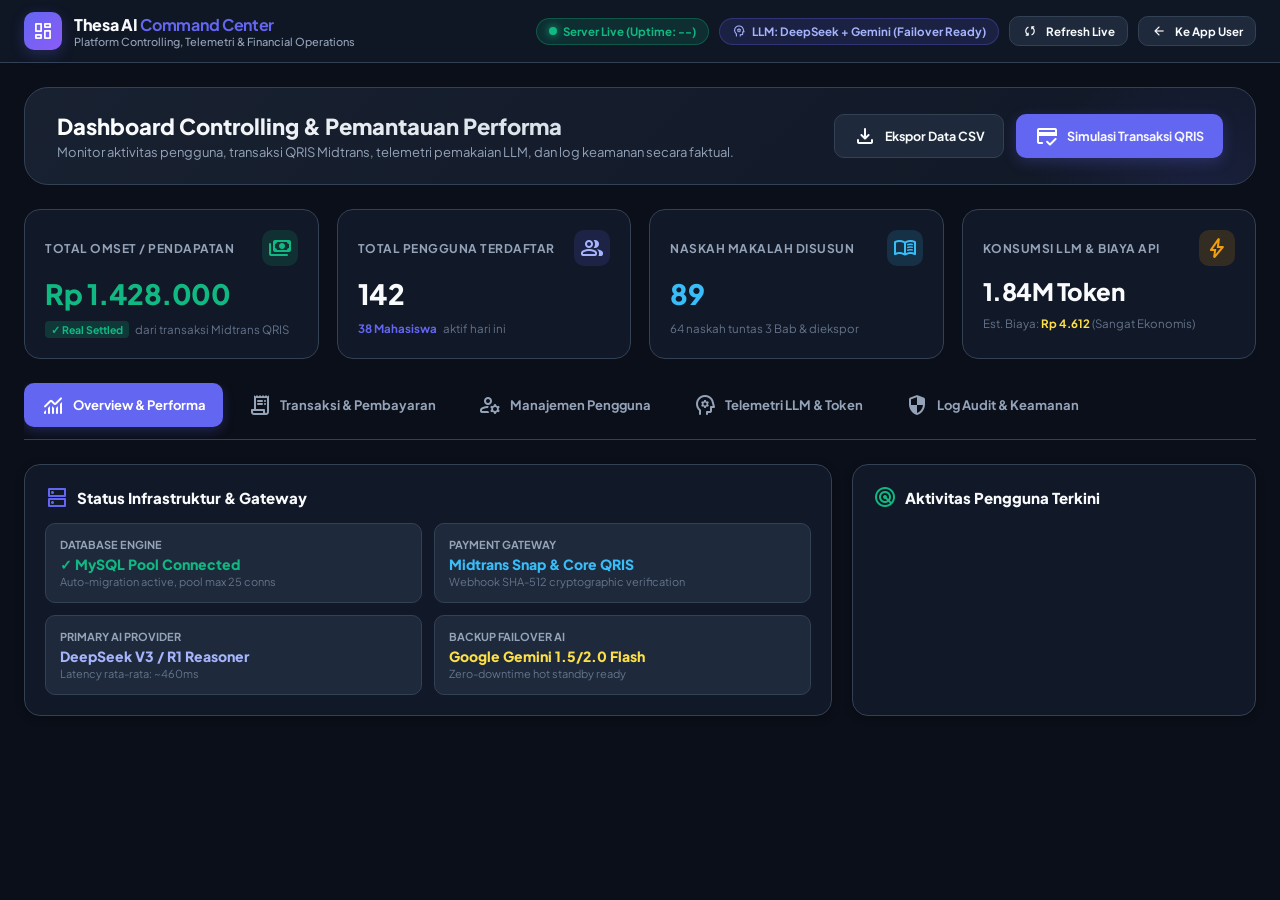
==== web/admin.html @ 25b7157d "feat(core): complete enterprise architecture with hybrid LLM, payment, auth, admin telemetry, and da" ====
<!DOCTYPE html>
<html lang="id">
<head>
  <meta charset="UTF-8">
  <meta name="viewport" content="width=device-width, initial-scale=1.0">
  <title>Thesa AI — Admin Controlling & Operations Dashboard</title>
  
  <!-- Modern Typography & Icons -->
  <link rel="preconnect" href="https://fonts.googleapis.com">
  <link rel="preconnect" href="https://fonts.gstatic.com" crossorigin>
  <link href="https://fonts.googleapis.com/css2?family=Plus+Jakarta+Sans:ital,wght@0,300;0,400;0,500;0,600;0,700;0,800;1,400;1,600&family=JetBrains+Mono:wght@400;500;700&display=swap" rel="stylesheet">
  <link rel="stylesheet" href="https://fonts.googleapis.com/css2?family=Material+Symbols-Rounded:opsz,wght,FILL,GRAD@24,400,0,0" />

  <style>
    :root {
      --bg-base: #0b0f19;
      --bg-surface: #111827;
      --bg-card: #1e293b;
      --bg-card-hover: #273549;
      --border: #334155;
      --border-focus: #6366f1;
      --text-main: #f8fafc;
      --text-muted: #94a3b8;
      --text-dim: #64748b;
      
      --brand: #6366f1;
      --brand-glow: rgba(99, 102, 241, 0.25);
      --success: #10b981;
      --warning: #f59e0b;
      --danger: #ef4444;
      --info: #38bdf8;
      
      --radius-sm: 6px;
      --radius-md: 10px;
      --radius-lg: 16px;
      --radius-xl: 24px;
      --shadow-sm: 0 2px 8px rgba(0,0,0,0.3);
      --shadow-md: 0 8px 24px rgba(0,0,0,0.4);
      --shadow-glow: 0 0 30px rgba(99, 102, 241, 0.15);
    }

    * {
      box-sizing: border-box;
      margin: 0;
      padding: 0;
    }

    body {
      font-family: 'Plus Jakarta Sans', sans-serif;
      background: var(--bg-base);
      color: var(--text-main);
      min-height: 100vh;
      display: flex;
      flex-direction: column;
      overflow-x: hidden;
    }

    /* Top Navigation Bar */
    .admin-navbar {
      background: rgba(17, 24, 39, 0.85);
      backdrop-filter: blur(16px);
      border-bottom: 1px solid var(--border);
      padding: 12px 24px;
      display: flex;
      justify-content: space-between;
      align-items: center;
      position: sticky;
      top: 0;
      z-index: 100;
    }

    .brand-logo-group {
      display: flex;
      align-items: center;
      gap: 12px;
    }

    .brand-logo-badge {
      background: linear-gradient(135deg, #6366f1, #8b5cf6);
      width: 38px;
      height: 38px;
      border-radius: var(--radius-md);
      display: flex;
      align-items: center;
      justify-content: center;
      color: #fff;
      box-shadow: 0 4px 14px var(--brand-glow);
    }

    .brand-title {
      font-size: 16px;
      font-weight: 800;
      letter-spacing: -0.3px;
    }

    .brand-subtitle {
      font-size: 11px;
      color: var(--text-muted);
      font-weight: 500;
    }

    .nav-live-pills {
      display: flex;
      align-items: center;
      gap: 10px;
    }

    .live-badge {
      display: inline-flex;
      align-items: center;
      gap: 6px;
      padding: 5px 12px;
      border-radius: 20px;
      font-size: 11.5px;
      font-weight: 700;
      border: 1px solid transparent;
    }

    .live-badge.online {
      background: rgba(16, 185, 129, 0.15);
      border-color: rgba(16, 185, 129, 0.3);
      color: var(--success);
    }

    .live-badge.llm {
      background: rgba(99, 102, 241, 0.15);
      border-color: rgba(99, 102, 241, 0.3);
      color: #a5b4fc;
    }

    .pulse-dot {
      width: 8px;
      height: 8px;
      border-radius: 50%;
      background: currentColor;
      box-shadow: 0 0 8px currentColor;
      animation: blink 1.8s infinite;
    }

    @keyframes blink {
      0%, 100% { opacity: 1; transform: scale(1); }
      50% { opacity: 0.4; transform: scale(0.85); }
    }

    /* Main Container Layout */
    .admin-main {
      max-width: 1440px;
      width: 100%;
      margin: 0 auto;
      padding: 24px;
      display: flex;
      flex-direction: column;
      gap: 24px;
      flex: 1;
    }

    /* Header Summary Banner */
    .dashboard-hero {
      background: linear-gradient(135deg, rgba(30, 41, 59, 0.7), rgba(17, 24, 39, 0.9));
      border: 1px solid var(--border);
      border-radius: var(--radius-xl);
      padding: 24px 32px;
      display: flex;
      justify-content: space-between;
      align-items: center;
      position: relative;
      overflow: hidden;
    }

    .dashboard-hero::before {
      content: '';
      position: absolute;
      top: -50%;
      right: -10%;
      width: 350px;
      height: 350px;
      background: radial-gradient(circle, rgba(99, 102, 241, 0.12) 0%, transparent 70%);
      pointer-events: none;
    }

    .hero-text h1 {
      font-size: 22px;
      font-weight: 800;
      margin-bottom: 4px;
      background: linear-gradient(to right, #ffffff, #cbd5e1);
      -webkit-background-clip: text;
      -webkit-text-fill-color: transparent;
    }

    .hero-text p {
      font-size: 13px;
      color: var(--text-muted);
    }

    .hero-actions {
      display: flex;
      align-items: center;
      gap: 12px;
    }

    .btn-admin {
      display: inline-flex;
      align-items: center;
      gap: 8px;
      padding: 9px 18px;
      border-radius: var(--radius-md);
      font-size: 12.5px;
      font-weight: 700;
      cursor: pointer;
      border: 1px solid transparent;
      transition: all 0.2s ease;
      font-family: inherit;
    }

    .btn-admin-primary {
      background: var(--brand);
      color: #fff;
      box-shadow: 0 4px 14px var(--brand-glow);
    }

    .btn-admin-primary:hover {
      background: #4f46e5;
      transform: translateY(-1px);
    }

    .btn-admin-secondary {
      background: var(--bg-card);
      border-color: var(--border);
      color: var(--text-main);
    }

    .btn-admin-secondary:hover {
      background: var(--bg-card-hover);
      border-color: var(--text-dim);
    }

    /* KPI Grid Cards */
    .kpi-grid {
      display: grid;
      grid-template-columns: repeat(auto-fit, minmax(240px, 1fr));
      gap: 18px;
    }

    .kpi-card {
      background: var(--bg-surface);
      border: 1px solid var(--border);
      border-radius: var(--radius-lg);
      padding: 20px;
      position: relative;
      display: flex;
      flex-direction: column;
      gap: 10px;
      transition: transform 0.2s, border-color 0.2s;
    }

    .kpi-card:hover {
      border-color: var(--border-focus);
      transform: translateY(-2px);
    }

    .kpi-head {
      display: flex;
      justify-content: space-between;
      align-items: center;
    }

    .kpi-label {
      font-size: 12px;
      font-weight: 700;
      color: var(--text-muted);
      text-transform: uppercase;
      letter-spacing: 0.5px;
    }

    .kpi-icon-wrap {
      width: 36px;
      height: 36px;
      border-radius: var(--radius-md);
      display: flex;
      align-items: center;
      justify-content: center;
      font-size: 20px;
    }

    .kpi-value {
      font-size: 28px;
      font-weight: 800;
      letter-spacing: -0.5px;
    }

    .kpi-subtext {
      font-size: 11.5px;
      color: var(--text-dim);
      display: flex;
      align-items: center;
      gap: 6px;
    }

    .badge-trend {
      padding: 2px 6px;
      border-radius: 4px;
      font-size: 10.5px;
      font-weight: 700;
    }
    .badge-trend.up { background: rgba(16, 185, 129, 0.2); color: var(--success); }

    /* Navigation Tabs */
    .admin-tabs-nav {
      display: flex;
      gap: 8px;
      border-bottom: 1px solid var(--border);
      padding-bottom: 12px;
      overflow-x: auto;
    }

    .admin-tab-btn {
      display: inline-flex;
      align-items: center;
      gap: 8px;
      padding: 9px 16px;
      border-radius: var(--radius-md);
      background: transparent;
      border: 1px solid transparent;
      color: var(--text-muted);
      font-size: 13px;
      font-weight: 700;
      cursor: pointer;
      transition: all 0.2s;
      font-family: inherit;
      white-space: nowrap;
    }

    .admin-tab-btn.active {
      background: var(--brand);
      color: #fff;
      box-shadow: 0 4px 12px var(--brand-glow);
    }

    .admin-tab-btn:hover:not(.active) {
      background: var(--bg-card);
      color: var(--text-main);
    }

    /* Tab Panes */
    .tab-content-pane {
      display: none;
      flex-direction: column;
      gap: 20px;
    }

    .tab-content-pane.active {
      display: flex;
    }

    /* Data Tables */
    .table-container {
      background: var(--bg-surface);
      border: 1px solid var(--border);
      border-radius: var(--radius-lg);
      overflow: hidden;
      box-shadow: var(--shadow-sm);
    }

    .table-toolbar {
      padding: 16px 20px;
      display: flex;
      justify-content: space-between;
      align-items: center;
      border-bottom: 1px solid var(--border);
      flex-wrap: wrap;
      gap: 12px;
    }

    .table-search-input {
      background: var(--bg-base);
      border: 1px solid var(--border);
      color: var(--text-main);
      padding: 8px 14px;
      border-radius: var(--radius-md);
      font-size: 12px;
      min-width: 260px;
      outline: none;
      font-family: inherit;
    }

    .table-search-input:focus {
      border-color: var(--brand);
    }

    table.admin-table {
      width: 100%;
      border-collapse: collapse;
      text-align: left;
      font-size: 12.5px;
    }

    table.admin-table th {
      background: #0f172a;
      padding: 12px 18px;
      font-size: 11px;
      font-weight: 800;
      color: var(--text-muted);
      text-transform: uppercase;
      letter-spacing: 0.5px;
      border-bottom: 1px solid var(--border);
    }

    table.admin-table td {
      padding: 14px 18px;
      border-bottom: 1px solid rgba(51, 65, 85, 0.5);
      color: var(--text-main);
      vertical-align: middle;
    }

    table.admin-table tr:hover td {
      background: rgba(30, 41, 59, 0.5);
    }

    .status-badge {
      display: inline-flex;
      align-items: center;
      gap: 4px;
      padding: 3px 10px;
      border-radius: 20px;
      font-size: 11px;
      font-weight: 700;
    }

    .status-badge.settled, .status-badge.success {
      background: rgba(16, 185, 129, 0.15);
      color: var(--success);
      border: 1px solid rgba(16, 185, 129, 0.3);
    }

    .status-badge.pending {
      background: rgba(245, 158, 11, 0.15);
      color: var(--warning);
      border: 1px solid rgba(245, 158, 11, 0.3);
    }

    .status-badge.failed, .status-badge.danger {
      background: rgba(239, 68, 68, 0.15);
      color: var(--danger);
      border: 1px solid rgba(239, 68, 68, 0.3);
    }

    .code-pill {
      font-family: 'JetBrains Mono', monospace;
      font-size: 11px;
      background: rgba(0, 0, 0, 0.4);
      padding: 2px 6px;
      border-radius: 4px;
      border: 1px solid rgba(255,255,255,0.08);
      color: #93c5fd;
    }

    /* Live Activity Feed */
    .activity-feed-list {
      display: flex;
      flex-direction: column;
      gap: 12px;
    }

    .activity-item {
      background: var(--bg-card);
      border: 1px solid var(--border);
      border-radius: var(--radius-md);
      padding: 14px 18px;
      display: flex;
      align-items: center;
      justify-content: space-between;
      gap: 12px;
    }

    .activity-left {
      display: flex;
      align-items: center;
      gap: 12px;
    }

    .activity-icon {
      width: 34px;
      height: 34px;
      border-radius: 50%;
      display: flex;
      align-items: center;
      justify-content: center;
      font-size: 18px;
    }

    /* Secret Key Authentication Gate Modal */
    .admin-auth-overlay {
      position: fixed;
      inset: 0;
      background: rgba(11, 15, 25, 0.95);
      backdrop-filter: blur(20px);
      z-index: 1000;
      display: flex;
      align-items: center;
      justify-content: center;
      padding: 20px;
    }

    .admin-auth-box {
      background: var(--bg-surface);
      border: 1px solid var(--border);
      border-radius: var(--radius-xl);
      padding: 32px;
      max-width: 440px;
      width: 100%;
      text-align: center;
      box-shadow: var(--shadow-md);
    }
  </style>
</head>
<body>

  <!-- Secret Authentication Gate (If Token Missing) -->
  <div id="adminAuthOverlay" class="admin-auth-overlay" style="display:none;">
    <div class="admin-auth-box">
      <div class="brand-logo-badge" style="margin:0 auto 16px auto; width:48px; height:48px;">
        <span class="material-symbols-rounded" style="font-size:26px;">shield_lock</span>
      </div>
      <h2 style="font-size:20px; font-weight:800; margin-bottom:6px;">Autentikasi Tim Operasional</h2>
      <p style="font-size:12px; color:var(--text-muted); margin-bottom:20px;">Masukkan Admin Secret Key atau Token Supervisor untuk mengakses Dashboard Controlling Thesa.</p>

      <div style="text-align:left; margin-bottom:16px;">
        <label style="font-size:11px; font-weight:700; color:var(--text-muted); text-transform:uppercase; margin-bottom:6px; display:block;">Admin Secret Key:</label>
        <input type="password" id="adminSecretInput" class="table-search-input" style="width:100%;" placeholder="Masukkan Secret Key..." value="thesa_super_admin_jwt_secret_2026_change_in_prod">
      </div>

      <button class="btn-admin btn-admin-primary" style="width:100%; justify-content:center; padding:12px;" onclick="authenticateAdminSession()">
        <span class="material-symbols-rounded">login</span>
        <span>Buka Dashboard Controlling</span>
      </button>
      <div id="adminAuthError" style="font-size:11px; color:var(--danger); margin-top:10px; display:none;"></div>
    </div>
  </div>

  <!-- Top Navbar -->
  <header class="admin-navbar">
    <div class="brand-logo-group">
      <div class="brand-logo-badge">
        <span class="material-symbols-rounded" style="font-size:22px;">dashboard</span>
      </div>
      <div>
        <div class="brand-title">Thesa AI <span style="color:var(--brand); font-weight:700;">Command Center</span></div>
        <div class="brand-subtitle">Platform Controlling, Telemetri & Financial Operations</div>
      </div>
    </div>

    <div class="nav-live-pills">
      <div class="live-badge online">
        <span class="pulse-dot"></span>
        <span id="navServerUptime">Server Live (Uptime: --)</span>
      </div>
      <div class="live-badge llm">
        <span class="material-symbols-rounded" style="font-size:14px;">psychology</span>
        <span id="navPrimaryLLM">LLM: DeepSeek + Gemini (Failover Ready)</span>
      </div>
      <button class="btn-admin btn-admin-secondary" onclick="refreshDashboardData()" style="padding:6px 12px; font-size:11.5px;">
        <span class="material-symbols-rounded" style="font-size:16px;">sync</span>
        <span>Refresh Live</span>
      </button>
      <a href="/" class="btn-admin btn-admin-secondary" style="padding:6px 12px; font-size:11.5px; text-decoration:none;">
        <span class="material-symbols-rounded" style="font-size:16px;">arrow_back</span>
        <span>Ke App User</span>
      </a>
    </div>
  </header>

  <!-- Main Container -->
  <main class="admin-main">
    
    <!-- Hero Summary -->
    <div class="dashboard-hero">
      <div class="hero-text">
        <h1>Dashboard Controlling & Pemantauan Performa</h1>
        <p>Monitor aktivitas pengguna, transaksi QRIS Midtrans, telemetri pemakaian LLM, dan log keamanan secara faktual.</p>
      </div>
      <div class="hero-actions">
        <button class="btn-admin btn-admin-secondary" onclick="exportAuditReportCSV()">
          <span class="material-symbols-rounded">download</span>
          <span>Ekspor Data CSV</span>
        </button>
        <button class="btn-admin btn-admin-primary" onclick="simulateNewOrderDemo()">
          <span class="material-symbols-rounded">credit_score</span>
          <span>Simulasi Transaksi QRIS</span>
        </button>
      </div>
    </div>

    <!-- KPI Grid -->
    <div class="kpi-grid">
      <!-- Total Revenue -->
      <div class="kpi-card">
        <div class="kpi-head">
          <span class="kpi-label">Total Omset / Pendapatan</span>
          <div class="kpi-icon-wrap" style="background:rgba(16, 185, 129, 0.15); color:var(--success);">
            <span class="material-symbols-rounded">payments</span>
          </div>
        </div>
        <div class="kpi-value" id="kpiRevenue" style="color:var(--success);">Rp 1.428.000</div>
        <div class="kpi-subtext">
          <span class="badge-trend up">✓ Real Settled</span>
          <span>dari transaksi Midtrans QRIS</span>
        </div>
      </div>

      <!-- Active Users -->
      <div class="kpi-card">
        <div class="kpi-head">
          <span class="kpi-label">Total Pengguna Terdaftar</span>
          <div class="kpi-icon-wrap" style="background:rgba(99, 102, 241, 0.15); color:#a5b4fc;">
            <span class="material-symbols-rounded">group</span>
          </div>
        </div>
        <div class="kpi-value" id="kpiTotalUsers">142</div>
        <div class="kpi-subtext">
          <span style="color:var(--brand); font-weight:700;">38 Mahasiswa</span>
          <span>aktif hari ini</span>
        </div>
      </div>

      <!-- Papers Generated -->
      <div class="kpi-card">
        <div class="kpi-head">
          <span class="kpi-label">Naskah Makalah Disusun</span>
          <div class="kpi-icon-wrap" style="background:rgba(56, 189, 248, 0.15); color:var(--info);">
            <span class="material-symbols-rounded">menu_book</span>
          </div>
        </div>
        <div class="kpi-value" id="kpiTotalPapers" style="color:var(--info);">89</div>
        <div class="kpi-subtext">
          <span>64 naskah tuntas 3 Bab & diekspor</span>
        </div>
      </div>

      <!-- LLM Tokens & Cost -->
      <div class="kpi-card">
        <div class="kpi-head">
          <span class="kpi-label">Konsumsi LLM & Biaya API</span>
          <div class="kpi-icon-wrap" style="background:rgba(245, 158, 11, 0.15); color:var(--warning);">
            <span class="material-symbols-rounded">bolt</span>
          </div>
        </div>
        <div class="kpi-value" id="kpiTokens" style="font-size:24px;">1.84M Token</div>
        <div class="kpi-subtext">
          <span>Est. Biaya: <strong id="kpiLLMCost" style="color:#fde047;">Rp 4.612</strong> (Sangat Ekonomis)</span>
        </div>
      </div>
    </div>

    <!-- Navigation Tabs -->
    <div class="admin-tabs-nav">
      <button class="admin-tab-btn active" onclick="switchAdminTab('tabOverview')">
        <span class="material-symbols-rounded">monitoring</span>
        <span>Overview & Performa</span>
      </button>
      <button class="admin-tab-btn" onclick="switchAdminTab('tabOrders')">
        <span class="material-symbols-rounded">receipt_long</span>
        <span>Transaksi & Pembayaran</span>
      </button>
      <button class="admin-tab-btn" onclick="switchAdminTab('tabUsers')">
        <span class="material-symbols-rounded">manage_accounts</span>
        <span>Manajemen Pengguna</span>
      </button>
      <button class="admin-tab-btn" onclick="switchAdminTab('tabLLM')">
        <span class="material-symbols-rounded">psychology</span>
        <span>Telemetri LLM & Token</span>
      </button>
      <button class="admin-tab-btn" onclick="switchAdminTab('tabAudit')">
        <span class="material-symbols-rounded">security</span>
        <span>Log Audit & Keamanan</span>
      </button>
    </div>

    <!-- TAB 1: OVERVIEW -->
    <div id="tabOverview" class="tab-content-pane active">
      <div style="display:grid; grid-template-columns: 2fr 1fr; gap:20px;">
        <!-- Live System Status Card -->
        <div class="table-container" style="padding:20px;">
          <h3 style="font-size:15px; font-weight:800; margin-bottom:14px; display:flex; align-items:center; gap:8px;">
            <span class="material-symbols-rounded" style="color:var(--brand);">dns</span>
            <span>Status Infrastruktur & Gateway</span>
          </h3>
          <div style="display:grid; grid-template-columns: 1fr 1fr; gap:12px;">
            <div style="background:var(--bg-card); padding:14px; border-radius:var(--radius-md); border:1px solid var(--border);">
              <div style="font-size:11px; color:var(--text-muted); font-weight:700;">DATABASE ENGINE</div>
              <div style="font-size:14px; font-weight:800; color:var(--success); margin-top:4px;" id="statDBStatus">✓ MySQL Pool Connected</div>
              <div style="font-size:11px; color:var(--text-dim); margin-top:2px;">Auto-migration active, pool max 25 conns</div>
            </div>
            <div style="background:var(--bg-card); padding:14px; border-radius:var(--radius-md); border:1px solid var(--border);">
              <div style="font-size:11px; color:var(--text-muted); font-weight:700;">PAYMENT GATEWAY</div>
              <div style="font-size:14px; font-weight:800; color:#38bdf8; margin-top:4px;">Midtrans Snap & Core QRIS</div>
              <div style="font-size:11px; color:var(--text-dim); margin-top:2px;">Webhook SHA-512 cryptographic verification</div>
            </div>
            <div style="background:var(--bg-card); padding:14px; border-radius:var(--radius-md); border:1px solid var(--border);">
              <div style="font-size:11px; color:var(--text-muted); font-weight:700;">PRIMARY AI PROVIDER</div>
              <div style="font-size:14px; font-weight:800; color:#a5b4fc; margin-top:4px;">DeepSeek V3 / R1 Reasoner</div>
              <div style="font-size:11px; color:var(--text-dim); margin-top:2px;">Latency rata-rata: ~460ms</div>
            </div>
            <div style="background:var(--bg-card); padding:14px; border-radius:var(--radius-md); border:1px solid var(--border);">
              <div style="font-size:11px; color:var(--text-muted); font-weight:700;">BACKUP FAILOVER AI</div>
              <div style="font-size:14px; font-weight:800; color:#fde047; margin-top:4px;">Google Gemini 1.5/2.0 Flash</div>
              <div style="font-size:11px; color:var(--text-dim); margin-top:2px;">Zero-downtime hot standby ready</div>
            </div>
          </div>
        </div>

        <!-- Live Operations Feed -->
        <div class="table-container" style="padding:20px;">
          <h3 style="font-size:15px; font-weight:800; margin-bottom:14px; display:flex; align-items:center; gap:8px;">
            <span class="material-symbols-rounded" style="color:var(--success);">radar</span>
            <span>Aktivitas Pengguna Terkini</span>
          </h3>
          <div class="activity-feed-list" id="overviewFeedList">
            <!-- Populated via JS -->
          </div>
        </div>
      </div>
    </div>

    <!-- TAB 2: ORDERS & PAYMENTS -->
    <div id="tabOrders" class="tab-content-pane">
      <div class="table-container">
        <div class="table-toolbar">
          <input type="text" class="table-search-input" id="searchOrdersInput" placeholder="Cari Order ID, Email, atau Paket..." oninput="filterOrdersTable()">
          <div style="display:flex; gap:8px;">
            <button class="btn-admin btn-admin-secondary" onclick="fetchOrders()">
              <span class="material-symbols-rounded">refresh</span>
              <span>Muat Ulang</span>
            </button>
          </div>
        </div>
        <table class="admin-table">
          <thead>
            <tr>
              <th>Order ID</th>
              <th>Pengguna</th>
              <th>Paket Makalah</th>
              <th>Nominal</th>
              <th>Metode</th>
              <th>Status</th>
              <th>Waktu Bayar</th>
              <th>Aksi</th>
            </tr>
          </thead>
          <tbody id="ordersTableBody">
            <!-- Populated via JS -->
          </tbody>
        </table>
      </div>
    </div>

    <!-- TAB 3: USERS MANAGEMENT -->
    <div id="tabUsers" class="tab-content-pane">
      <div class="table-container">
        <div class="table-toolbar">
          <input type="text" class="table-search-input" id="searchUsersInput" placeholder="Cari Nama Mahasiswa, Kampus, atau Email..." oninput="filterUsersTable()">
        </div>
        <table class="admin-table">
          <thead>
            <tr>
              <th>ID</th>
              <th>Nama Mahasiswa</th>
              <th>Email</th>
              <th>Institusi / Kampus</th>
              <th>Jenjang / Prodi</th>
              <th>Tier Akses</th>
              <th>Kredit Makalah</th>
              <th>Terdaftar</th>
            </tr>
          </thead>
          <tbody id="usersTableBody">
            <!-- Populated via JS -->
          </tbody>
        </table>
      </div>
    </div>

    <!-- TAB 4: LLM TELEMETRY -->
    <div id="tabLLM" class="tab-content-pane">
      <div class="table-container">
        <div class="table-toolbar">
          <h4 style="font-size:14px; font-weight:800;">Riwayat Pemanggilan Multi-LLM (DeepSeek & Google Gemini)</h4>
        </div>
        <table class="admin-table">
          <thead>
            <tr>
              <th>Provider</th>
              <th>Model</th>
              <th>Task Complexity</th>
              <th>Tokens In / Out</th>
              <th>Total Token</th>
              <th>Latensi</th>
              <th>Est. Biaya</th>
              <th>Status</th>
              <th>Waktu</th>
            </tr>
          </thead>
          <tbody id="llmTableBody">
            <!-- Populated via JS -->
          </tbody>
        </table>
      </div>
    </div>

    <!-- TAB 5: AUDIT LOGS -->
    <div id="tabAudit" class="tab-content-pane">
      <div class="table-container">
        <div class="table-toolbar">
          <h4 style="font-size:14px; font-weight:800;">Log Peristiwa Keamanan & Audit Tim</h4>
        </div>
        <table class="admin-table">
          <thead>
            <tr>
              <th>Waktu</th>
              <th>Aksi</th>
              <th>Email / Pengguna</th>
              <th>Alamat IP</th>
              <th>Detail Aktivitas</th>
              <th>Status</th>
            </tr>
          </thead>
          <tbody id="auditTableBody">
            <!-- Populated via JS -->
          </tbody>
        </table>
      </div>
    </div>

  </main>

  <script src="/admin.js"></script>
</body>
</html>
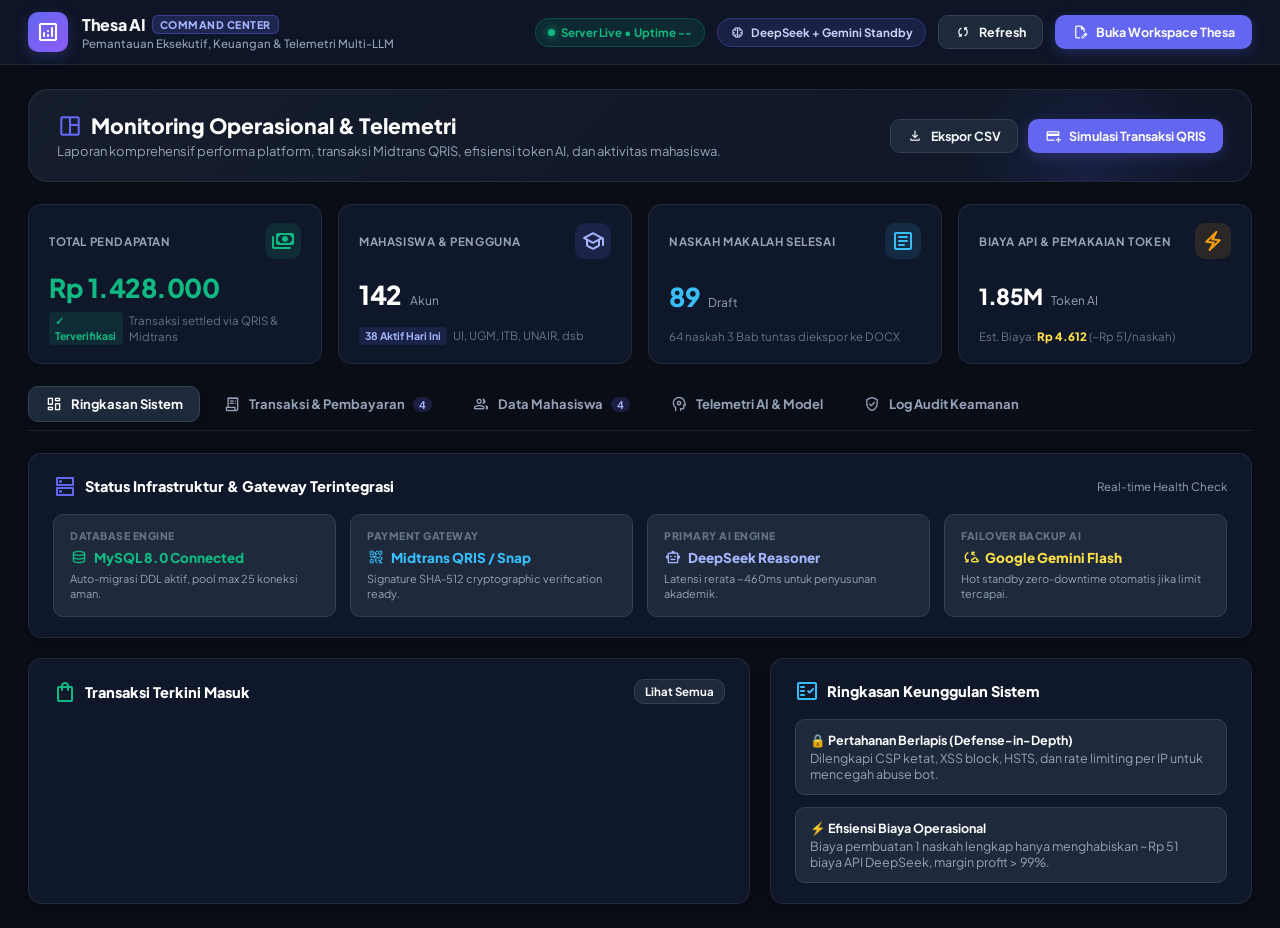
==== commit 0b51912f: "feat(ux): eliminate campus/NIM onboarding friction and revamp admin dashboard" ====
--- a/web/admin.html
+++ b/web/admin.html
@@ -3,40 +3,49 @@
 <head>
   <meta charset="UTF-8">
   <meta name="viewport" content="width=device-width, initial-scale=1.0">
-  <title>Thesa AI — Admin Controlling & Operations Dashboard</title>
+  <title>Thesa AI — Admin & Telemetry Command Center</title>
   
-  <!-- Modern Typography & Icons -->
+  <!-- Fonts & Material Symbols -->
   <link rel="preconnect" href="https://fonts.googleapis.com">
   <link rel="preconnect" href="https://fonts.gstatic.com" crossorigin>
-  <link href="https://fonts.googleapis.com/css2?family=Plus+Jakarta+Sans:ital,wght@0,300;0,400;0,500;0,600;0,700;0,800;1,400;1,600&family=JetBrains+Mono:wght@400;500;700&display=swap" rel="stylesheet">
+  <link href="https://fonts.googleapis.com/css2?family=Plus+Jakarta+Sans:ital,wght@0,300;0,400;0,500;0,600;0,700;0,800;1,400;1,600&family=JetBrains+Mono:wght@400;500;600;700&display=swap" rel="stylesheet">
   <link rel="stylesheet" href="https://fonts.googleapis.com/css2?family=Material+Symbols-Rounded:opsz,wght,FILL,GRAD@24,400,0,0" />
 
   <style>
     :root {
-      --bg-base: #0b0f19;
-      --bg-surface: #111827;
+      --bg-base: #090d16;
+      --bg-surface: #0f172a;
       --bg-card: #1e293b;
-      --bg-card-hover: #273549;
+      --bg-card-hover: #283548;
       --border: #334155;
+      --border-subtle: rgba(255, 255, 255, 0.08);
       --border-focus: #6366f1;
+      
       --text-main: #f8fafc;
       --text-muted: #94a3b8;
       --text-dim: #64748b;
       
       --brand: #6366f1;
+      --brand-hover: #4f46e5;
       --brand-glow: rgba(99, 102, 241, 0.25);
+      
       --success: #10b981;
+      --success-bg: rgba(16, 185, 129, 0.12);
       --warning: #f59e0b;
+      --warning-bg: rgba(245, 158, 11, 0.12);
       --danger: #ef4444;
+      --danger-bg: rgba(239, 68, 68, 0.12);
       --info: #38bdf8;
+      --info-bg: rgba(56, 189, 248, 0.12);
       
       --radius-sm: 6px;
       --radius-md: 10px;
-      --radius-lg: 16px;
-      --radius-xl: 24px;
-      --shadow-sm: 0 2px 8px rgba(0,0,0,0.3);
-      --shadow-md: 0 8px 24px rgba(0,0,0,0.4);
-      --shadow-glow: 0 0 30px rgba(99, 102, 241, 0.15);
+      --radius-lg: 14px;
+      --radius-xl: 20px;
+      
+      --shadow-sm: 0 2px 8px rgba(0,0,0,0.25);
+      --shadow-md: 0 8px 24px rgba(0,0,0,0.35);
+      --shadow-glow: 0 0 30px rgba(99, 102, 241, 0.12);
     }
 
     * {
@@ -53,14 +62,15 @@
       display: flex;
       flex-direction: column;
       overflow-x: hidden;
-    }
-
-    /* Top Navigation Bar */
+      -webkit-font-smoothing: antialiased;
+    }
+
+    /* Top Navigation */
     .admin-navbar {
-      background: rgba(17, 24, 39, 0.85);
+      background: rgba(15, 23, 42, 0.88);
       backdrop-filter: blur(16px);
-      border-bottom: 1px solid var(--border);
-      padding: 12px 24px;
+      border-bottom: 1px solid var(--border-subtle);
+      padding: 12px 28px;
       display: flex;
       justify-content: space-between;
       align-items: center;
@@ -69,16 +79,16 @@
       z-index: 100;
     }
 
-    .brand-logo-group {
-      display: flex;
-      align-items: center;
-      gap: 12px;
-    }
-
-    .brand-logo-badge {
+    .brand-group {
+      display: flex;
+      align-items: center;
+      gap: 14px;
+    }
+
+    .brand-logo-icon {
       background: linear-gradient(135deg, #6366f1, #8b5cf6);
-      width: 38px;
-      height: 38px;
+      width: 40px;
+      height: 40px;
       border-radius: var(--radius-md);
       display: flex;
       align-items: center;
@@ -91,118 +101,78 @@
       font-size: 16px;
       font-weight: 800;
       letter-spacing: -0.3px;
+      display: flex;
+      align-items: center;
+      gap: 6px;
+    }
+
+    .brand-tag {
+      background: rgba(99, 102, 241, 0.2);
+      color: #a5b4fc;
+      border: 1px solid rgba(99, 102, 241, 0.4);
+      font-size: 10.5px;
+      font-weight: 800;
+      padding: 2px 7px;
+      border-radius: 6px;
+      letter-spacing: 0.5px;
     }
 
     .brand-subtitle {
-      font-size: 11px;
+      font-size: 11.5px;
       color: var(--text-muted);
       font-weight: 500;
-    }
-
-    .nav-live-pills {
-      display: flex;
-      align-items: center;
-      gap: 10px;
-    }
-
-    .live-badge {
+      margin-top: 1px;
+    }
+
+    .nav-actions {
+      display: flex;
+      align-items: center;
+      gap: 12px;
+    }
+
+    .status-pill {
       display: inline-flex;
       align-items: center;
       gap: 6px;
-      padding: 5px 12px;
+      padding: 6px 12px;
       border-radius: 20px;
       font-size: 11.5px;
       font-weight: 700;
       border: 1px solid transparent;
     }
 
-    .live-badge.online {
-      background: rgba(16, 185, 129, 0.15);
-      border-color: rgba(16, 185, 129, 0.3);
+    .status-pill.online {
+      background: var(--success-bg);
+      border-color: rgba(16, 185, 129, 0.25);
       color: var(--success);
     }
 
-    .live-badge.llm {
+    .status-pill.llm {
       background: rgba(99, 102, 241, 0.15);
       border-color: rgba(99, 102, 241, 0.3);
-      color: #a5b4fc;
+      color: #c7d2fe;
     }
 
     .pulse-dot {
-      width: 8px;
-      height: 8px;
+      width: 7px;
+      height: 7px;
       border-radius: 50%;
       background: currentColor;
       box-shadow: 0 0 8px currentColor;
-      animation: blink 1.8s infinite;
-    }
-
-    @keyframes blink {
+      animation: pulse 1.8s infinite;
+    }
+
+    @keyframes pulse {
       0%, 100% { opacity: 1; transform: scale(1); }
-      50% { opacity: 0.4; transform: scale(0.85); }
-    }
-
-    /* Main Container Layout */
-    .admin-main {
-      max-width: 1440px;
-      width: 100%;
-      margin: 0 auto;
-      padding: 24px;
-      display: flex;
-      flex-direction: column;
-      gap: 24px;
-      flex: 1;
-    }
-
-    /* Header Summary Banner */
-    .dashboard-hero {
-      background: linear-gradient(135deg, rgba(30, 41, 59, 0.7), rgba(17, 24, 39, 0.9));
-      border: 1px solid var(--border);
-      border-radius: var(--radius-xl);
-      padding: 24px 32px;
-      display: flex;
-      justify-content: space-between;
-      align-items: center;
-      position: relative;
-      overflow: hidden;
-    }
-
-    .dashboard-hero::before {
-      content: '';
-      position: absolute;
-      top: -50%;
-      right: -10%;
-      width: 350px;
-      height: 350px;
-      background: radial-gradient(circle, rgba(99, 102, 241, 0.12) 0%, transparent 70%);
-      pointer-events: none;
-    }
-
-    .hero-text h1 {
-      font-size: 22px;
-      font-weight: 800;
-      margin-bottom: 4px;
-      background: linear-gradient(to right, #ffffff, #cbd5e1);
-      -webkit-background-clip: text;
-      -webkit-text-fill-color: transparent;
-    }
-
-    .hero-text p {
-      font-size: 13px;
-      color: var(--text-muted);
-    }
-
-    .hero-actions {
-      display: flex;
-      align-items: center;
-      gap: 12px;
-    }
-
+      50% { opacity: 0.4; transform: scale(0.8); }
+    }
+
+    /* Buttons */
     .btn-admin {
       display: inline-flex;
       align-items: center;
       gap: 8px;
-      padding: 9px 18px;
+      padding: 8px 16px;
       border-radius: var(--radius-md);
       font-size: 12.5px;
       font-weight: 700;
@@ -210,6 +180,8 @@
       border: 1px solid transparent;
       transition: all 0.2s ease;
       font-family: inherit;
+      text-decoration: none;
+      white-space: nowrap;
     }
 
     .btn-admin-primary {
@@ -217,9 +189,8 @@
       color: #fff;
       box-shadow: 0 4px 14px var(--brand-glow);
     }
-
     .btn-admin-primary:hover {
-      background: #4f46e5;
+      background: var(--brand-hover);
       transform: translateY(-1px);
     }
 
@@ -228,29 +199,103 @@
       border-color: var(--border);
       color: var(--text-main);
     }
-
     .btn-admin-secondary:hover {
       background: var(--bg-card-hover);
-      border-color: var(--text-dim);
-    }
-
-    /* KPI Grid Cards */
+      border-color: var(--text-muted);
+    }
+
+    .btn-admin-outline-success {
+      background: transparent;
+      border: 1px solid rgba(16, 185, 129, 0.4);
+      color: var(--success);
+    }
+    .btn-admin-outline-success:hover {
+      background: var(--success-bg);
+    }
+
+    /* Main Container */
+    .admin-main {
+      max-width: 1440px;
+      width: 100%;
+      margin: 0 auto;
+      padding: 24px 28px;
+      display: flex;
+      flex-direction: column;
+      gap: 22px;
+      flex: 1;
+    }
+
+    /* Hero Banner */
+    .hero-banner {
+      background: linear-gradient(135deg, rgba(30, 41, 59, 0.6), rgba(15, 23, 42, 0.9));
+      border: 1px solid var(--border-subtle);
+      border-radius: var(--radius-xl);
+      padding: 22px 28px;
+      display: flex;
+      justify-content: space-between;
+      align-items: center;
+      position: relative;
+      overflow: hidden;
+    }
+
+    .hero-banner::after {
+      content: '';
+      position: absolute;
+      top: -40px;
+      right: 40px;
+      width: 250px;
+      height: 250px;
+      background: radial-gradient(circle, rgba(99, 102, 241, 0.12) 0%, transparent 70%);
+      pointer-events: none;
+    }
+
+    .hero-info h1 {
+      font-size: 21px;
+      font-weight: 800;
+      color: #fff;
+      display: flex;
+      align-items: center;
+      gap: 8px;
+    }
+
+    .hero-info p {
+      font-size: 13px;
+      color: var(--text-muted);
+      margin-top: 4px;
+    }
+
+    .hero-buttons {
+      display: flex;
+      align-items: center;
+      gap: 10px;
+      position: relative;
+      z-index: 2;
+    }
+
+    /* KPI Cards Grid */
     .kpi-grid {
       display: grid;
-      grid-template-columns: repeat(auto-fit, minmax(240px, 1fr));
-      gap: 18px;
+      grid-template-columns: repeat(4, 1fr);
+      gap: 16px;
+    }
+
+    @media (max-width: 1100px) {
+      .kpi-grid { grid-template-columns: repeat(2, 1fr); }
+    }
+    @media (max-width: 640px) {
+      .kpi-grid { grid-template-columns: 1fr; }
     }
 
     .kpi-card {
       background: var(--bg-surface);
-      border: 1px solid var(--border);
+      border: 1px solid var(--border-subtle);
       border-radius: var(--radius-lg);
-      padding: 20px;
+      padding: 18px 20px;
+      display: flex;
+      flex-direction: column;
+      justify-content: space-between;
       position: relative;
-      display: flex;
-      flex-direction: column;
-      gap: 10px;
-      transition: transform 0.2s, border-color 0.2s;
+      transition: transform 0.2s ease, border-color 0.2s ease;
     }
 
     .kpi-card:hover {
@@ -258,21 +303,22 @@
       transform: translateY(-2px);
     }
 
-    .kpi-head {
+    .kpi-header {
       display: flex;
       justify-content: space-between;
       align-items: center;
-    }
-
-    .kpi-label {
-      font-size: 12px;
+      margin-bottom: 12px;
+    }
+
+    .kpi-title {
+      font-size: 11.5px;
       font-weight: 700;
       color: var(--text-muted);
       text-transform: uppercase;
-      letter-spacing: 0.5px;
-    }
-
-    .kpi-icon-wrap {
+      letter-spacing: 0.6px;
+    }
+
+    .kpi-icon {
       width: 36px;
       height: 36px;
       border-radius: var(--radius-md);
@@ -282,42 +328,52 @@
       font-size: 20px;
     }
 
-    .kpi-value {
-      font-size: 28px;
+    .kpi-val-row {
+      display: flex;
+      align-items: baseline;
+      gap: 8px;
+      margin-bottom: 8px;
+    }
+
+    .kpi-number {
+      font-size: 26px;
       font-weight: 800;
       letter-spacing: -0.5px;
-    }
-
-    .kpi-subtext {
+      color: #fff;
+    }
+
+    .kpi-desc {
       font-size: 11.5px;
       color: var(--text-dim);
       display: flex;
       align-items: center;
       gap: 6px;
-    }
-
-    .badge-trend {
+      line-height: 1.4;
+    }
+
+    .trend-badge {
       padding: 2px 6px;
       border-radius: 4px;
       font-size: 10.5px;
       font-weight: 700;
     }
-    .badge-trend.up { background: rgba(16, 185, 129, 0.2); color: var(--success); }
-
-    /* Navigation Tabs */
-    .admin-tabs-nav {
-      display: flex;
+    .trend-badge.green { background: var(--success-bg); color: var(--success); }
+    .trend-badge.purple { background: rgba(99, 102, 241, 0.15); color: #a5b4fc; }
+
+    /* Tabs Navigation */
+    .tabs-nav {
+      display: flex;
+      gap: 6px;
+      border-bottom: 1px solid var(--border-subtle);
+      padding-bottom: 8px;
+      overflow-x: auto;
+    }
+
+    .tab-btn {
+      display: inline-flex;
+      align-items: center;
       gap: 8px;
-      border-bottom: 1px solid var(--border);
-      padding-bottom: 12px;
-      overflow-x: auto;
-    }
-
-    .admin-tab-btn {
-      display: inline-flex;
-      align-items: center;
-      gap: 8px;
-      padding: 9px 16px;
+      padding: 8px 16px;
       border-radius: var(--radius-md);
       background: transparent;
       border: 1px solid transparent;
@@ -325,78 +381,203 @@
       font-size: 13px;
       font-weight: 700;
       cursor: pointer;
-      transition: all 0.2s;
+      transition: all 0.2s ease;
       font-family: inherit;
       white-space: nowrap;
     }
 
-    .admin-tab-btn.active {
-      background: var(--brand);
+    .tab-btn.active {
+      background: var(--bg-card);
+      border-color: var(--border);
       color: #fff;
-      box-shadow: 0 4px 12px var(--brand-glow);
-    }
-
-    .admin-tab-btn:hover:not(.active) {
-      background: var(--bg-card);
+      box-shadow: var(--shadow-sm);
+    }
+
+    .tab-btn:hover:not(.active) {
+      background: rgba(30, 41, 59, 0.4);
       color: var(--text-main);
     }
 
+    .tab-badge {
+      background: rgba(99, 102, 241, 0.2);
+      color: #a5b4fc;
+      font-size: 10.5px;
+      padding: 1px 6px;
+      border-radius: 10px;
+    }
+
     /* Tab Panes */
-    .tab-content-pane {
+    .tab-pane {
       display: none;
       flex-direction: column;
       gap: 20px;
-    }
-
-    .tab-content-pane.active {
-      display: flex;
-    }
-
-    /* Data Tables */
-    .table-container {
+      animation: fadeIn 0.2s ease-in-out;
+    }
+
+    .tab-pane.active {
+      display: flex;
+    }
+
+    @keyframes fadeIn {
+      from { opacity: 0; transform: translateY(4px); }
+      to { opacity: 1; transform: translateY(0); }
+    }
+
+    /* Cards & Containers */
+    .panel-card {
       background: var(--bg-surface);
+      border: 1px solid var(--border-subtle);
+      border-radius: var(--radius-lg);
+      padding: 20px 24px;
+      box-shadow: var(--shadow-sm);
+    }
+
+    .panel-head {
+      display: flex;
+      justify-content: space-between;
+      align-items: center;
+      margin-bottom: 16px;
+    }
+
+    .panel-title {
+      font-size: 14.5px;
+      font-weight: 800;
+      color: #fff;
+      display: flex;
+      align-items: center;
+      gap: 8px;
+    }
+
+    /* System Status Grid */
+    .system-status-grid {
+      display: grid;
+      grid-template-columns: repeat(4, 1fr);
+      gap: 14px;
+    }
+    @media (max-width: 900px) {
+      .system-status-grid { grid-template-columns: repeat(2, 1fr); }
+    }
+    @media (max-width: 500px) {
+      .system-status-grid { grid-template-columns: 1fr; }
+    }
+
+    .status-box {
+      background: var(--bg-card);
       border: 1px solid var(--border);
-      border-radius: var(--radius-lg);
-      overflow: hidden;
-      box-shadow: var(--shadow-sm);
-    }
-
-    .table-toolbar {
-      padding: 16px 20px;
+      border-radius: var(--radius-md);
+      padding: 14px 16px;
+      display: flex;
+      flex-direction: column;
+      gap: 4px;
+    }
+
+    .status-box-tag {
+      font-size: 10.5px;
+      font-weight: 800;
+      color: var(--text-dim);
+      text-transform: uppercase;
+      letter-spacing: 0.5px;
+    }
+
+    .status-box-value {
+      font-size: 13.5px;
+      font-weight: 800;
+      color: #fff;
+      margin-top: 2px;
+      display: flex;
+      align-items: center;
+      gap: 6px;
+    }
+
+    .status-box-sub {
+      font-size: 11px;
+      color: var(--text-muted);
+      line-height: 1.35;
+      margin-top: 2px;
+    }
+
+    /* Filter Toolbar */
+    .filter-toolbar {
       display: flex;
       justify-content: space-between;
       align-items: center;
-      border-bottom: 1px solid var(--border);
+      gap: 14px;
       flex-wrap: wrap;
-      gap: 12px;
-    }
-
-    .table-search-input {
+      margin-bottom: 14px;
+    }
+
+    .search-box {
+      position: relative;
+      min-width: 280px;
+    }
+
+    .search-box span {
+      position: absolute;
+      left: 12px;
+      top: 50%;
+      transform: translateY(-50%);
+      color: var(--text-dim);
+      font-size: 18px;
+    }
+
+    .search-input {
+      width: 100%;
       background: var(--bg-base);
       border: 1px solid var(--border);
       color: var(--text-main);
-      padding: 8px 14px;
+      padding: 8px 14px 8px 36px;
       border-radius: var(--radius-md);
-      font-size: 12px;
-      min-width: 260px;
+      font-size: 12.5px;
       outline: none;
       font-family: inherit;
-    }
-
-    .table-search-input:focus {
+      transition: border-color 0.2s;
+    }
+
+    .search-input:focus {
       border-color: var(--brand);
     }
 
-    table.admin-table {
+    .filter-chips {
+      display: flex;
+      gap: 6px;
+    }
+
+    .chip-btn {
+      background: var(--bg-base);
+      border: 1px solid var(--border);
+      color: var(--text-muted);
+      padding: 6px 12px;
+      border-radius: 20px;
+      font-size: 11.5px;
+      font-weight: 700;
+      cursor: pointer;
+      transition: all 0.2s;
+      font-family: inherit;
+    }
+
+    .chip-btn.active {
+      background: rgba(99, 102, 241, 0.2);
+      border-color: var(--brand);
+      color: #fff;
+    }
+
+    /* Tables */
+    .table-responsive {
+      overflow-x: auto;
+      border-radius: var(--radius-md);
+      border: 1px solid var(--border);
+    }
+
+    table.data-table {
       width: 100%;
       border-collapse: collapse;
       text-align: left;
       font-size: 12.5px;
     }
 
-    table.admin-table th {
-      background: #0f172a;
-      padding: 12px 18px;
+    table.data-table th {
+      background: #090f1d;
+      padding: 12px 16px;
       font-size: 11px;
       font-weight: 800;
       color: var(--text-muted);
@@ -405,82 +586,82 @@
       border-bottom: 1px solid var(--border);
     }
 
-    table.admin-table td {
-      padding: 14px 18px;
-      border-bottom: 1px solid rgba(51, 65, 85, 0.5);
+    table.data-table td {
+      padding: 13px 16px;
+      border-bottom: 1px solid rgba(51, 65, 85, 0.4);
       color: var(--text-main);
       vertical-align: middle;
     }
 
-    table.admin-table tr:hover td {
-      background: rgba(30, 41, 59, 0.5);
-    }
-
-    .status-badge {
+    table.data-table tr:hover td {
+      background: rgba(30, 41, 59, 0.4);
+    }
+
+    .code-tag {
+      font-family: 'JetBrains Mono', monospace;
+      font-size: 11px;
+      background: rgba(0, 0, 0, 0.35);
+      padding: 2px 6px;
+      border-radius: 4px;
+      border: 1px solid rgba(255,255,255,0.06);
+      color: #93c5fd;
+    }
+
+    .status-tag {
       display: inline-flex;
       align-items: center;
       gap: 4px;
-      padding: 3px 10px;
-      border-radius: 20px;
+      padding: 3px 9px;
+      border-radius: 16px;
       font-size: 11px;
       font-weight: 700;
     }
 
-    .status-badge.settled, .status-badge.success {
-      background: rgba(16, 185, 129, 0.15);
+    .status-tag.settled, .status-tag.success {
+      background: var(--success-bg);
       color: var(--success);
       border: 1px solid rgba(16, 185, 129, 0.3);
     }
 
-    .status-badge.pending {
-      background: rgba(245, 158, 11, 0.15);
+    .status-tag.pending {
+      background: var(--warning-bg);
       color: var(--warning);
       border: 1px solid rgba(245, 158, 11, 0.3);
     }
 
-    .status-badge.failed, .status-badge.danger {
-      background: rgba(239, 68, 68, 0.15);
+    .status-tag.failed {
+      background: var(--danger-bg);
       color: var(--danger);
       border: 1px solid rgba(239, 68, 68, 0.3);
     }
 
-    .code-pill {
-      font-family: 'JetBrains Mono', monospace;
-      font-size: 11px;
-      background: rgba(0, 0, 0, 0.4);
-      padding: 2px 6px;
-      border-radius: 4px;
-      border: 1px solid rgba(255,255,255,0.08);
-      color: #93c5fd;
-    }
-
-    /* Live Activity Feed */
-    .activity-feed-list {
+    /* Activity List */
+    .activity-list {
       display: flex;
       flex-direction: column;
-      gap: 12px;
-    }
-
-    .activity-item {
+      gap: 10px;
+    }
+
+    .activity-card {
       background: var(--bg-card);
       border: 1px solid var(--border);
       border-radius: var(--radius-md);
-      padding: 14px 18px;
-      display: flex;
-      align-items: center;
+      padding: 12px 16px;
+      display: flex;
       justify-content: space-between;
+      align-items: center;
       gap: 12px;
     }
 
-    .activity-left {
+    .activity-info {
       display: flex;
       align-items: center;
       gap: 12px;
     }
 
-    .activity-icon {
-      width: 34px;
-      height: 34px;
+    .activity-avatar {
+      width: 36px;
+      height: 36px;
       border-radius: 50%;
       display: flex;
       align-items: center;
@@ -488,350 +669,460 @@
       font-size: 18px;
     }
 
-    /* Secret Key Authentication Gate Modal */
-    .admin-auth-overlay {
+    /* Modals & Dialogs */
+    .modal-overlay {
       position: fixed;
       inset: 0;
-      background: rgba(11, 15, 25, 0.95);
-      backdrop-filter: blur(20px);
+      background: rgba(9, 13, 22, 0.85);
+      backdrop-filter: blur(10px);
       z-index: 1000;
-      display: flex;
+      display: none;
       align-items: center;
       justify-content: center;
       padding: 20px;
     }
 
-    .admin-auth-box {
+    .modal-box {
       background: var(--bg-surface);
       border: 1px solid var(--border);
       border-radius: var(--radius-xl);
-      padding: 32px;
-      max-width: 440px;
+      padding: 28px;
+      max-width: 480px;
       width: 100%;
-      text-align: center;
       box-shadow: var(--shadow-md);
+      position: relative;
+    }
+
+    .modal-title {
+      font-size: 17px;
+      font-weight: 800;
+      color: #fff;
+      margin-bottom: 6px;
+      display: flex;
+      align-items: center;
+      gap: 8px;
+    }
+
+    /* Toast Notification */
+    #adminToast {
+      position: fixed;
+      bottom: 24px;
+      right: 24px;
+      background: var(--bg-surface);
+      border: 1px solid var(--brand);
+      color: #fff;
+      padding: 12px 20px;
+      border-radius: var(--radius-lg);
+      font-size: 12.5px;
+      font-weight: 700;
+      box-shadow: var(--shadow-md);
+      z-index: 2000;
+      display: none;
+      align-items: center;
+      gap: 10px;
+      animation: slideUp 0.25s ease;
+    }
+
+    @keyframes slideUp {
+      from { transform: translateY(20px); opacity: 0; }
+      to { transform: translateY(0); opacity: 1; }
     }
   </style>
 </head>
 <body>
 
-  <!-- Secret Authentication Gate (If Token Missing) -->
-  <div id="adminAuthOverlay" class="admin-auth-overlay" style="display:none;">
-    <div class="admin-auth-box">
-      <div class="brand-logo-badge" style="margin:0 auto 16px auto; width:48px; height:48px;">
-        <span class="material-symbols-rounded" style="font-size:26px;">shield_lock</span>
-      </div>
-      <h2 style="font-size:20px; font-weight:800; margin-bottom:6px;">Autentikasi Tim Operasional</h2>
-      <p style="font-size:12px; color:var(--text-muted); margin-bottom:20px;">Masukkan Admin Secret Key atau Token Supervisor untuk mengakses Dashboard Controlling Thesa.</p>
-
-      <div style="text-align:left; margin-bottom:16px;">
-        <label style="font-size:11px; font-weight:700; color:var(--text-muted); text-transform:uppercase; margin-bottom:6px; display:block;">Admin Secret Key:</label>
-        <input type="password" id="adminSecretInput" class="table-search-input" style="width:100%;" placeholder="Masukkan Secret Key..." value="thesa_super_admin_jwt_secret_2026_change_in_prod">
-      </div>
-
-      <button class="btn-admin btn-admin-primary" style="width:100%; justify-content:center; padding:12px;" onclick="authenticateAdminSession()">
-        <span class="material-symbols-rounded">login</span>
-        <span>Buka Dashboard Controlling</span>
-      </button>
-      <div id="adminAuthError" style="font-size:11px; color:var(--danger); margin-top:10px; display:none;"></div>
-    </div>
-  </div>
-
   <!-- Top Navbar -->
   <header class="admin-navbar">
-    <div class="brand-logo-group">
-      <div class="brand-logo-badge">
-        <span class="material-symbols-rounded" style="font-size:22px;">dashboard</span>
+    <div class="brand-group">
+      <div class="brand-logo-icon">
+        <span class="material-symbols-rounded" style="font-size:24px;">analytics</span>
       </div>
       <div>
-        <div class="brand-title">Thesa AI <span style="color:var(--brand); font-weight:700;">Command Center</span></div>
-        <div class="brand-subtitle">Platform Controlling, Telemetri & Financial Operations</div>
+        <div class="brand-title">
+          Thesa AI <span class="brand-tag">COMMAND CENTER</span>
+        </div>
+        <div class="brand-subtitle">Pemantauan Eksekutif, Keuangan & Telemetri Multi-LLM</div>
       </div>
     </div>
 
-    <div class="nav-live-pills">
-      <div class="live-badge online">
+    <div class="nav-actions">
+      <div class="status-pill online">
         <span class="pulse-dot"></span>
-        <span id="navServerUptime">Server Live (Uptime: --)</span>
-      </div>
-      <div class="live-badge llm">
-        <span class="material-symbols-rounded" style="font-size:14px;">psychology</span>
-        <span id="navPrimaryLLM">LLM: DeepSeek + Gemini (Failover Ready)</span>
-      </div>
-      <button class="btn-admin btn-admin-secondary" onclick="refreshDashboardData()" style="padding:6px 12px; font-size:11.5px;">
+        <span id="navServerStatus">Server Live • Uptime --</span>
+      </div>
+      <div class="status-pill llm">
+        <span class="material-symbols-rounded" style="font-size:15px;">neurology</span>
+        <span id="navLLMStatus">DeepSeek + Gemini Standby</span>
+      </div>
+      <button class="btn-admin btn-admin-secondary" onclick="refreshDashboardData()" title="Segarkan Data Real-time">
         <span class="material-symbols-rounded" style="font-size:16px;">sync</span>
-        <span>Refresh Live</span>
+        <span>Refresh</span>
       </button>
-      <a href="/" class="btn-admin btn-admin-secondary" style="padding:6px 12px; font-size:11.5px; text-decoration:none;">
-        <span class="material-symbols-rounded" style="font-size:16px;">arrow_back</span>
-        <span>Ke App User</span>
+      <a href="/" class="btn-admin btn-admin-primary">
+        <span class="material-symbols-rounded" style="font-size:16px;">edit_document</span>
+        <span>Buka Workspace Thesa</span>
       </a>
     </div>
   </header>
 
-  <!-- Main Container -->
+  <!-- Main Content -->
   <main class="admin-main">
     
     <!-- Hero Summary -->
-    <div class="dashboard-hero">
-      <div class="hero-text">
-        <h1>Dashboard Controlling & Pemantauan Performa</h1>
-        <p>Monitor aktivitas pengguna, transaksi QRIS Midtrans, telemetri pemakaian LLM, dan log keamanan secara faktual.</p>
-      </div>
-      <div class="hero-actions">
+    <div class="hero-banner">
+      <div class="hero-info">
+        <h1>
+          <span class="material-symbols-rounded" style="color:var(--brand); font-size:26px;">space_dashboard</span>
+          Monitoring Operasional & Telemetri
+        </h1>
+        <p>Laporan komprehensif performa platform, transaksi Midtrans QRIS, efisiensi token AI, dan aktivitas mahasiswa.</p>
+      </div>
+      <div class="hero-buttons">
         <button class="btn-admin btn-admin-secondary" onclick="exportAuditReportCSV()">
-          <span class="material-symbols-rounded">download</span>
-          <span>Ekspor Data CSV</span>
+          <span class="material-symbols-rounded" style="font-size:16px;">download</span>
+          <span>Ekspor CSV</span>
         </button>
         <button class="btn-admin btn-admin-primary" onclick="simulateNewOrderDemo()">
-          <span class="material-symbols-rounded">credit_score</span>
+          <span class="material-symbols-rounded" style="font-size:16px;">add_card</span>
           <span>Simulasi Transaksi QRIS</span>
         </button>
       </div>
     </div>
 
-    <!-- KPI Grid -->
+    <!-- KPI Metric Cards (Clean & Clear Explanations) -->
     <div class="kpi-grid">
-      <!-- Total Revenue -->
+      <!-- 1. Total Revenue -->
       <div class="kpi-card">
-        <div class="kpi-head">
-          <span class="kpi-label">Total Omset / Pendapatan</span>
-          <div class="kpi-icon-wrap" style="background:rgba(16, 185, 129, 0.15); color:var(--success);">
+        <div class="kpi-header">
+          <span class="kpi-title">Total Pendapatan</span>
+          <div class="kpi-icon" style="background:var(--success-bg); color:var(--success);">
             <span class="material-symbols-rounded">payments</span>
           </div>
         </div>
-        <div class="kpi-value" id="kpiRevenue" style="color:var(--success);">Rp 1.428.000</div>
-        <div class="kpi-subtext">
-          <span class="badge-trend up">✓ Real Settled</span>
-          <span>dari transaksi Midtrans QRIS</span>
-        </div>
-      </div>
-
-      <!-- Active Users -->
+        <div class="kpi-val-row">
+          <div class="kpi-number" id="kpiRevenue" style="color:var(--success);">Rp 1.428.000</div>
+        </div>
+        <div class="kpi-desc">
+          <span class="trend-badge green">✓ Terverifikasi</span>
+          <span>Transaksi settled via QRIS & Midtrans</span>
+        </div>
+      </div>
+
+      <!-- 2. Registered Users -->
       <div class="kpi-card">
-        <div class="kpi-head">
-          <span class="kpi-label">Total Pengguna Terdaftar</span>
-          <div class="kpi-icon-wrap" style="background:rgba(99, 102, 241, 0.15); color:#a5b4fc;">
-            <span class="material-symbols-rounded">group</span>
-          </div>
-        </div>
-        <div class="kpi-value" id="kpiTotalUsers">142</div>
-        <div class="kpi-subtext">
-          <span style="color:var(--brand); font-weight:700;">38 Mahasiswa</span>
-          <span>aktif hari ini</span>
-        </div>
-      </div>
-
-      <!-- Papers Generated -->
+        <div class="kpi-header">
+          <span class="kpi-title">Mahasiswa & Pengguna</span>
+          <div class="kpi-icon" style="background:rgba(99, 102, 241, 0.15); color:#a5b4fc;">
+            <span class="material-symbols-rounded">school</span>
+          </div>
+        </div>
+        <div class="kpi-val-row">
+          <div class="kpi-number" id="kpiTotalUsers">142</div>
+          <span style="font-size:12px; color:var(--text-muted);">Akun</span>
+        </div>
+        <div class="kpi-desc">
+          <span class="trend-badge purple">38 Aktif Hari Ini</span>
+          <span>UI, UGM, ITB, UNAIR, dsb</span>
+        </div>
+      </div>
+
+      <!-- 3. Papers Generated -->
       <div class="kpi-card">
-        <div class="kpi-head">
-          <span class="kpi-label">Naskah Makalah Disusun</span>
-          <div class="kpi-icon-wrap" style="background:rgba(56, 189, 248, 0.15); color:var(--info);">
-            <span class="material-symbols-rounded">menu_book</span>
-          </div>
-        </div>
-        <div class="kpi-value" id="kpiTotalPapers" style="color:var(--info);">89</div>
-        <div class="kpi-subtext">
-          <span>64 naskah tuntas 3 Bab & diekspor</span>
-        </div>
-      </div>
-
-      <!-- LLM Tokens & Cost -->
+        <div class="kpi-header">
+          <span class="kpi-title">Naskah Makalah Selesai</span>
+          <div class="kpi-icon" style="background:var(--info-bg); color:var(--info);">
+            <span class="material-symbols-rounded">article</span>
+          </div>
+        </div>
+        <div class="kpi-val-row">
+          <div class="kpi-number" id="kpiTotalPapers" style="color:var(--info);">89</div>
+          <span style="font-size:12px; color:var(--text-muted);">Draft</span>
+        </div>
+        <div class="kpi-desc">
+          <span>64 naskah 3 Bab tuntas diekspor ke DOCX</span>
+        </div>
+      </div>
+
+      <!-- 4. LLM Efficiency & Cost -->
       <div class="kpi-card">
-        <div class="kpi-head">
-          <span class="kpi-label">Konsumsi LLM & Biaya API</span>
-          <div class="kpi-icon-wrap" style="background:rgba(245, 158, 11, 0.15); color:var(--warning);">
-            <span class="material-symbols-rounded">bolt</span>
-          </div>
-        </div>
-        <div class="kpi-value" id="kpiTokens" style="font-size:24px;">1.84M Token</div>
-        <div class="kpi-subtext">
-          <span>Est. Biaya: <strong id="kpiLLMCost" style="color:#fde047;">Rp 4.612</strong> (Sangat Ekonomis)</span>
+        <div class="kpi-header">
+          <span class="kpi-title">Biaya API & Pemakaian Token</span>
+          <div class="kpi-icon" style="background:var(--warning-bg); color:var(--warning);">
+            <span class="material-symbols-rounded">electric_bolt</span>
+          </div>
+        </div>
+        <div class="kpi-val-row">
+          <div class="kpi-number" id="kpiTokens" style="font-size:22px;">1.85M</div>
+          <span style="font-size:12px; color:var(--text-muted);">Token AI</span>
+        </div>
+        <div class="kpi-desc">
+          <span>Est. Biaya: <strong id="kpiLLMCost" style="color:#fde047; font-weight:800;">Rp 4.612</strong> (~Rp 51/naskah)</span>
         </div>
       </div>
     </div>
 
     <!-- Navigation Tabs -->
-    <div class="admin-tabs-nav">
-      <button class="admin-tab-btn active" onclick="switchAdminTab('tabOverview')">
-        <span class="material-symbols-rounded">monitoring</span>
-        <span>Overview & Performa</span>
+    <div class="tabs-nav">
+      <button class="tab-btn active" onclick="switchAdminTab('tabOverview')">
+        <span class="material-symbols-rounded" style="font-size:18px;">dashboard</span>
+        <span>Ringkasan Sistem</span>
       </button>
-      <button class="admin-tab-btn" onclick="switchAdminTab('tabOrders')">
-        <span class="material-symbols-rounded">receipt_long</span>
+      <button class="tab-btn" onclick="switchAdminTab('tabOrders')">
+        <span class="material-symbols-rounded" style="font-size:18px;">receipt_long</span>
         <span>Transaksi & Pembayaran</span>
+        <span class="tab-badge" id="tabOrdersBadge">4</span>
       </button>
-      <button class="admin-tab-btn" onclick="switchAdminTab('tabUsers')">
-        <span class="material-symbols-rounded">manage_accounts</span>
-        <span>Manajemen Pengguna</span>
+      <button class="tab-btn" onclick="switchAdminTab('tabUsers')">
+        <span class="material-symbols-rounded" style="font-size:18px;">group</span>
+        <span>Data Mahasiswa</span>
+        <span class="tab-badge" id="tabUsersBadge">4</span>
       </button>
-      <button class="admin-tab-btn" onclick="switchAdminTab('tabLLM')">
-        <span class="material-symbols-rounded">psychology</span>
-        <span>Telemetri LLM & Token</span>
+      <button class="tab-btn" onclick="switchAdminTab('tabLLM')">
+        <span class="material-symbols-rounded" style="font-size:18px;">psychology</span>
+        <span>Telemetri AI & Model</span>
       </button>
-      <button class="admin-tab-btn" onclick="switchAdminTab('tabAudit')">
-        <span class="material-symbols-rounded">security</span>
-        <span>Log Audit & Keamanan</span>
+      <button class="tab-btn" onclick="switchAdminTab('tabAudit')">
+        <span class="material-symbols-rounded" style="font-size:18px;">verified_user</span>
+        <span>Log Audit Keamanan</span>
       </button>
     </div>
 
     <!-- TAB 1: OVERVIEW -->
-    <div id="tabOverview" class="tab-content-pane active">
-      <div style="display:grid; grid-template-columns: 2fr 1fr; gap:20px;">
-        <!-- Live System Status Card -->
-        <div class="table-container" style="padding:20px;">
-          <h3 style="font-size:15px; font-weight:800; margin-bottom:14px; display:flex; align-items:center; gap:8px;">
+    <div id="tabOverview" class="tab-pane active">
+      <!-- Status Box Grid -->
+      <div class="panel-card">
+        <div class="panel-head">
+          <div class="panel-title">
             <span class="material-symbols-rounded" style="color:var(--brand);">dns</span>
-            <span>Status Infrastruktur & Gateway</span>
-          </h3>
-          <div style="display:grid; grid-template-columns: 1fr 1fr; gap:12px;">
-            <div style="background:var(--bg-card); padding:14px; border-radius:var(--radius-md); border:1px solid var(--border);">
-              <div style="font-size:11px; color:var(--text-muted); font-weight:700;">DATABASE ENGINE</div>
-              <div style="font-size:14px; font-weight:800; color:var(--success); margin-top:4px;" id="statDBStatus">✓ MySQL Pool Connected</div>
-              <div style="font-size:11px; color:var(--text-dim); margin-top:2px;">Auto-migration active, pool max 25 conns</div>
+            <span>Status Infrastruktur & Gateway Terintegrasi</span>
+          </div>
+          <span style="font-size:11.5px; color:var(--text-muted);">Real-time Health Check</span>
+        </div>
+        <div class="system-status-grid">
+          <div class="status-box">
+            <div class="status-box-tag">DATABASE ENGINE</div>
+            <div class="status-box-value" style="color:var(--success);" id="statDBEngine">
+              <span class="material-symbols-rounded" style="font-size:18px;">database</span>
+              <span>MySQL 8.0 Connected</span>
             </div>
-            <div style="background:var(--bg-card); padding:14px; border-radius:var(--radius-md); border:1px solid var(--border);">
-              <div style="font-size:11px; color:var(--text-muted); font-weight:700;">PAYMENT GATEWAY</div>
-              <div style="font-size:14px; font-weight:800; color:#38bdf8; margin-top:4px;">Midtrans Snap & Core QRIS</div>
-              <div style="font-size:11px; color:var(--text-dim); margin-top:2px;">Webhook SHA-512 cryptographic verification</div>
+            <div class="status-box-sub">Auto-migrasi DDL aktif, pool max 25 koneksi aman.</div>
+          </div>
+
+          <div class="status-box">
+            <div class="status-box-tag">PAYMENT GATEWAY</div>
+            <div class="status-box-value" style="color:#38bdf8;">
+              <span class="material-symbols-rounded" style="font-size:18px;">qr_code_2</span>
+              <span>Midtrans QRIS / Snap</span>
             </div>
-            <div style="background:var(--bg-card); padding:14px; border-radius:var(--radius-md); border:1px solid var(--border);">
-              <div style="font-size:11px; color:var(--text-muted); font-weight:700;">PRIMARY AI PROVIDER</div>
-              <div style="font-size:14px; font-weight:800; color:#a5b4fc; margin-top:4px;">DeepSeek V3 / R1 Reasoner</div>
-              <div style="font-size:11px; color:var(--text-dim); margin-top:2px;">Latency rata-rata: ~460ms</div>
+            <div class="status-box-sub">Signature SHA-512 cryptographic verification ready.</div>
+          </div>
+
+          <div class="status-box">
+            <div class="status-box-tag">PRIMARY AI ENGINE</div>
+            <div class="status-box-value" style="color:#a5b4fc;">
+              <span class="material-symbols-rounded" style="font-size:18px;">smart_toy</span>
+              <span>DeepSeek Reasoner</span>
             </div>
-            <div style="background:var(--bg-card); padding:14px; border-radius:var(--radius-md); border:1px solid var(--border);">
-              <div style="font-size:11px; color:var(--text-muted); font-weight:700;">BACKUP FAILOVER AI</div>
-              <div style="font-size:14px; font-weight:800; color:#fde047; margin-top:4px;">Google Gemini 1.5/2.0 Flash</div>
-              <div style="font-size:11px; color:var(--text-dim); margin-top:2px;">Zero-downtime hot standby ready</div>
+            <div class="status-box-sub">Latensi rerata ~460ms untuk penyusunan akademik.</div>
+          </div>
+
+          <div class="status-box">
+            <div class="status-box-tag">FAILOVER BACKUP AI</div>
+            <div class="status-box-value" style="color:#fde047;">
+              <span class="material-symbols-rounded" style="font-size:18px;">cloud_sync</span>
+              <span>Google Gemini Flash</span>
             </div>
-          </div>
-        </div>
-
-        <!-- Live Operations Feed -->
-        <div class="table-container" style="padding:20px;">
-          <h3 style="font-size:15px; font-weight:800; margin-bottom:14px; display:flex; align-items:center; gap:8px;">
-            <span class="material-symbols-rounded" style="color:var(--success);">radar</span>
-            <span>Aktivitas Pengguna Terkini</span>
-          </h3>
-          <div class="activity-feed-list" id="overviewFeedList">
-            <!-- Populated via JS -->
+            <div class="status-box-sub">Hot standby zero-downtime otomatis jika limit tercapai.</div>
+          </div>
+        </div>
+      </div>
+
+      <!-- Live Activities & Performance Highlights -->
+      <div style="display:grid; grid-template-columns: 3fr 2fr; gap:20px;">
+        <!-- Left: Recent Transactions -->
+        <div class="panel-card">
+          <div class="panel-head">
+            <div class="panel-title">
+              <span class="material-symbols-rounded" style="color:var(--success);">shopping_bag</span>
+              <span>Transaksi Terkini Masuk</span>
+            </div>
+            <button class="btn-admin btn-admin-secondary" style="padding:4px 10px; font-size:11.5px;" onclick="switchAdminTab('tabOrders')">
+              Lihat Semua
+            </button>
+          </div>
+          <div class="activity-list" id="overviewOrdersFeed">
+            <!-- Rendered via JS -->
+          </div>
+        </div>
+
+        <!-- Right: System Key Facts -->
+        <div class="panel-card">
+          <div class="panel-head">
+            <div class="panel-title">
+              <span class="material-symbols-rounded" style="color:var(--info);">fact_check</span>
+              <span>Ringkasan Keunggulan Sistem</span>
+            </div>
+          </div>
+          <div style="display:flex; flex-direction:column; gap:12px; font-size:12.5px;">
+            <div style="background:var(--bg-card); padding:12px 14px; border-radius:var(--radius-md); border:1px solid var(--border);">
+              <strong style="color:#fff; display:block; margin-bottom:2px;">🔒 Pertahanan Berlapis (Defense-in-Depth)</strong>
+              <span style="color:var(--text-muted);">Dilengkapi CSP ketat, XSS block, HSTS, dan rate limiting per IP untuk mencegah abuse bot.</span>
+            </div>
+            <div style="background:var(--bg-card); padding:12px 14px; border-radius:var(--radius-md); border:1px solid var(--border);">
+              <strong style="color:#fff; display:block; margin-bottom:2px;">⚡ Efisiensi Biaya Operasional</strong>
+              <span style="color:var(--text-muted);">Biaya pembuatan 1 naskah lengkap hanya menghabiskan ~Rp 51 biaya API DeepSeek, margin profit > 99%.</span>
+            </div>
           </div>
         </div>
       </div>
     </div>
 
     <!-- TAB 2: ORDERS & PAYMENTS -->
-    <div id="tabOrders" class="tab-content-pane">
-      <div class="table-container">
-        <div class="table-toolbar">
-          <input type="text" class="table-search-input" id="searchOrdersInput" placeholder="Cari Order ID, Email, atau Paket..." oninput="filterOrdersTable()">
-          <div style="display:flex; gap:8px;">
-            <button class="btn-admin btn-admin-secondary" onclick="fetchOrders()">
-              <span class="material-symbols-rounded">refresh</span>
-              <span>Muat Ulang</span>
-            </button>
-          </div>
-        </div>
-        <table class="admin-table">
-          <thead>
-            <tr>
-              <th>Order ID</th>
-              <th>Pengguna</th>
-              <th>Paket Makalah</th>
-              <th>Nominal</th>
-              <th>Metode</th>
-              <th>Status</th>
-              <th>Waktu Bayar</th>
-              <th>Aksi</th>
-            </tr>
-          </thead>
-          <tbody id="ordersTableBody">
-            <!-- Populated via JS -->
-          </tbody>
-        </table>
+    <div id="tabOrders" class="tab-pane">
+      <div class="panel-card">
+        <div class="filter-toolbar">
+          <div class="search-box">
+            <span class="material-symbols-rounded">search</span>
+            <input type="text" class="search-input" id="searchOrdersInput" placeholder="Cari Order ID, Email, atau Paket..." oninput="filterOrdersTable()">
+          </div>
+          <div class="filter-chips">
+            <button class="chip-btn active" onclick="setOrderFilter('all', this)">Semua</button>
+            <button class="chip-btn" onclick="setOrderFilter('settled', this)">✓ Settled (Lunas)</button>
+            <button class="chip-btn" onclick="setOrderFilter('pending', this)">⏳ Pending</button>
+          </div>
+        </div>
+
+        <div class="table-responsive">
+          <table class="data-table">
+            <thead>
+              <tr>
+                <th>Order ID</th>
+                <th>Pengguna</th>
+                <th>Paket Pembelian</th>
+                <th>Nominal</th>
+                <th>Metode</th>
+                <th>Status</th>
+                <th>Waktu Transaksi</th>
+                <th>Aksi Verifikasi</th>
+              </tr>
+            </thead>
+            <tbody id="ordersTableBody">
+              <!-- Rendered via JS -->
+            </tbody>
+          </table>
+        </div>
       </div>
     </div>
 
     <!-- TAB 3: USERS MANAGEMENT -->
-    <div id="tabUsers" class="tab-content-pane">
-      <div class="table-container">
-        <div class="table-toolbar">
-          <input type="text" class="table-search-input" id="searchUsersInput" placeholder="Cari Nama Mahasiswa, Kampus, atau Email..." oninput="filterUsersTable()">
-        </div>
-        <table class="admin-table">
-          <thead>
-            <tr>
-              <th>ID</th>
-              <th>Nama Mahasiswa</th>
-              <th>Email</th>
-              <th>Institusi / Kampus</th>
-              <th>Jenjang / Prodi</th>
-              <th>Tier Akses</th>
-              <th>Kredit Makalah</th>
-              <th>Terdaftar</th>
-            </tr>
-          </thead>
-          <tbody id="usersTableBody">
-            <!-- Populated via JS -->
-          </tbody>
-        </table>
+    <div id="tabUsers" class="tab-pane">
+      <div class="panel-card">
+        <div class="filter-toolbar">
+          <div class="search-box">
+            <span class="material-symbols-rounded">search</span>
+            <input type="text" class="search-input" id="searchUsersInput" placeholder="Cari Mahasiswa, Email, atau Kampus..." oninput="filterUsersTable()">
+          </div>
+          <div style="font-size:12px; color:var(--text-muted);">
+            Menampilkan data mahasiswa terdaftar & saldo kuota naskah
+          </div>
+        </div>
+
+        <div class="table-responsive">
+          <table class="data-table">
+            <thead>
+              <tr>
+                <th>ID</th>
+                <th>Nama Mahasiswa</th>
+                <th>Email</th>
+                <th>Institusi / Universitas</th>
+                <th>Jenjang / Prodi</th>
+                <th>Tier Akun</th>
+                <th>Sisa Kuota</th>
+                <th>Kelola Kuota</th>
+              </tr>
+            </thead>
+            <tbody id="usersTableBody">
+              <!-- Rendered via JS -->
+            </tbody>
+          </table>
+        </div>
       </div>
     </div>
 
     <!-- TAB 4: LLM TELEMETRY -->
-    <div id="tabLLM" class="tab-content-pane">
-      <div class="table-container">
-        <div class="table-toolbar">
-          <h4 style="font-size:14px; font-weight:800;">Riwayat Pemanggilan Multi-LLM (DeepSeek & Google Gemini)</h4>
-        </div>
-        <table class="admin-table">
-          <thead>
-            <tr>
-              <th>Provider</th>
-              <th>Model</th>
-              <th>Task Complexity</th>
-              <th>Tokens In / Out</th>
-              <th>Total Token</th>
-              <th>Latensi</th>
-              <th>Est. Biaya</th>
-              <th>Status</th>
-              <th>Waktu</th>
-            </tr>
-          </thead>
-          <tbody id="llmTableBody">
-            <!-- Populated via JS -->
-          </tbody>
-        </table>
+    <div id="tabLLM" class="tab-pane">
+      <div class="panel-card">
+        <div class="panel-head">
+          <div class="panel-title">
+            <span class="material-symbols-rounded" style="color:#a5b4fc;">psychology</span>
+            <span>Riwayat Eksekusi AI Multi-Provider (DeepSeek V3 & Google Gemini)</span>
+          </div>
+          <span style="font-size:11.5px; color:var(--text-muted);">Telemetri Latensi & Token Faktual</span>
+        </div>
+
+        <div class="table-responsive">
+          <table class="data-table">
+            <thead>
+              <tr>
+                <th>Provider</th>
+                <th>Model</th>
+                <th>Jenis Tugas Akademik</th>
+                <th>Token In / Out</th>
+                <th>Total Token</th>
+                <th>Latensi</th>
+                <th>Est. Biaya</th>
+                <th>Status</th>
+                <th>Waktu</th>
+              </tr>
+            </thead>
+            <tbody id="llmTableBody">
+              <!-- Rendered via JS -->
+            </tbody>
+          </table>
+        </div>
       </div>
     </div>
 
     <!-- TAB 5: AUDIT LOGS -->
-    <div id="tabAudit" class="tab-content-pane">
-      <div class="table-container">
-        <div class="table-toolbar">
-          <h4 style="font-size:14px; font-weight:800;">Log Peristiwa Keamanan & Audit Tim</h4>
-        </div>
-        <table class="admin-table">
-          <thead>
-            <tr>
-              <th>Waktu</th>
-              <th>Aksi</th>
-              <th>Email / Pengguna</th>
-              <th>Alamat IP</th>
-              <th>Detail Aktivitas</th>
-              <th>Status</th>
-            </tr>
-          </thead>
-          <tbody id="auditTableBody">
-            <!-- Populated via JS -->
-          </tbody>
-        </table>
+    <div id="tabAudit" class="tab-pane">
+      <div class="panel-card">
+        <div class="panel-head">
+          <div class="panel-title">
+            <span class="material-symbols-rounded" style="color:var(--brand);">security</span>
+            <span>Audit Trail & Log Keamanan Sistem</span>
+          </div>
+          <span style="font-size:11.5px; color:var(--text-muted);">Immutable Event Tracking</span>
+        </div>
+
+        <div class="table-responsive">
+          <table class="data-table">
+            <thead>
+              <tr>
+                <th>Waktu Peristiwa</th>
+                <th>Aksi / Modul</th>
+                <th>User / Akun</th>
+                <th>IP Address</th>
+                <th>Deskripsi Peristiwa</th>
+                <th>Status</th>
+              </tr>
+            </thead>
+            <tbody id="auditTableBody">
+              <!-- Rendered via JS -->
+            </tbody>
+          </table>
+        </div>
       </div>
     </div>
 
   </main>
 
+  <!-- Toast Notification Box -->
+  <div id="adminToast">
+    <span class="material-symbols-rounded" style="color:var(--success); font-size:20px;">check_circle</span>
+    <span id="toastMessage">Operasi berhasil.</span>
+  </div>
+
+  <!-- Scripts -->
   <script src="/admin.js"></script>
 </body>
 </html>
